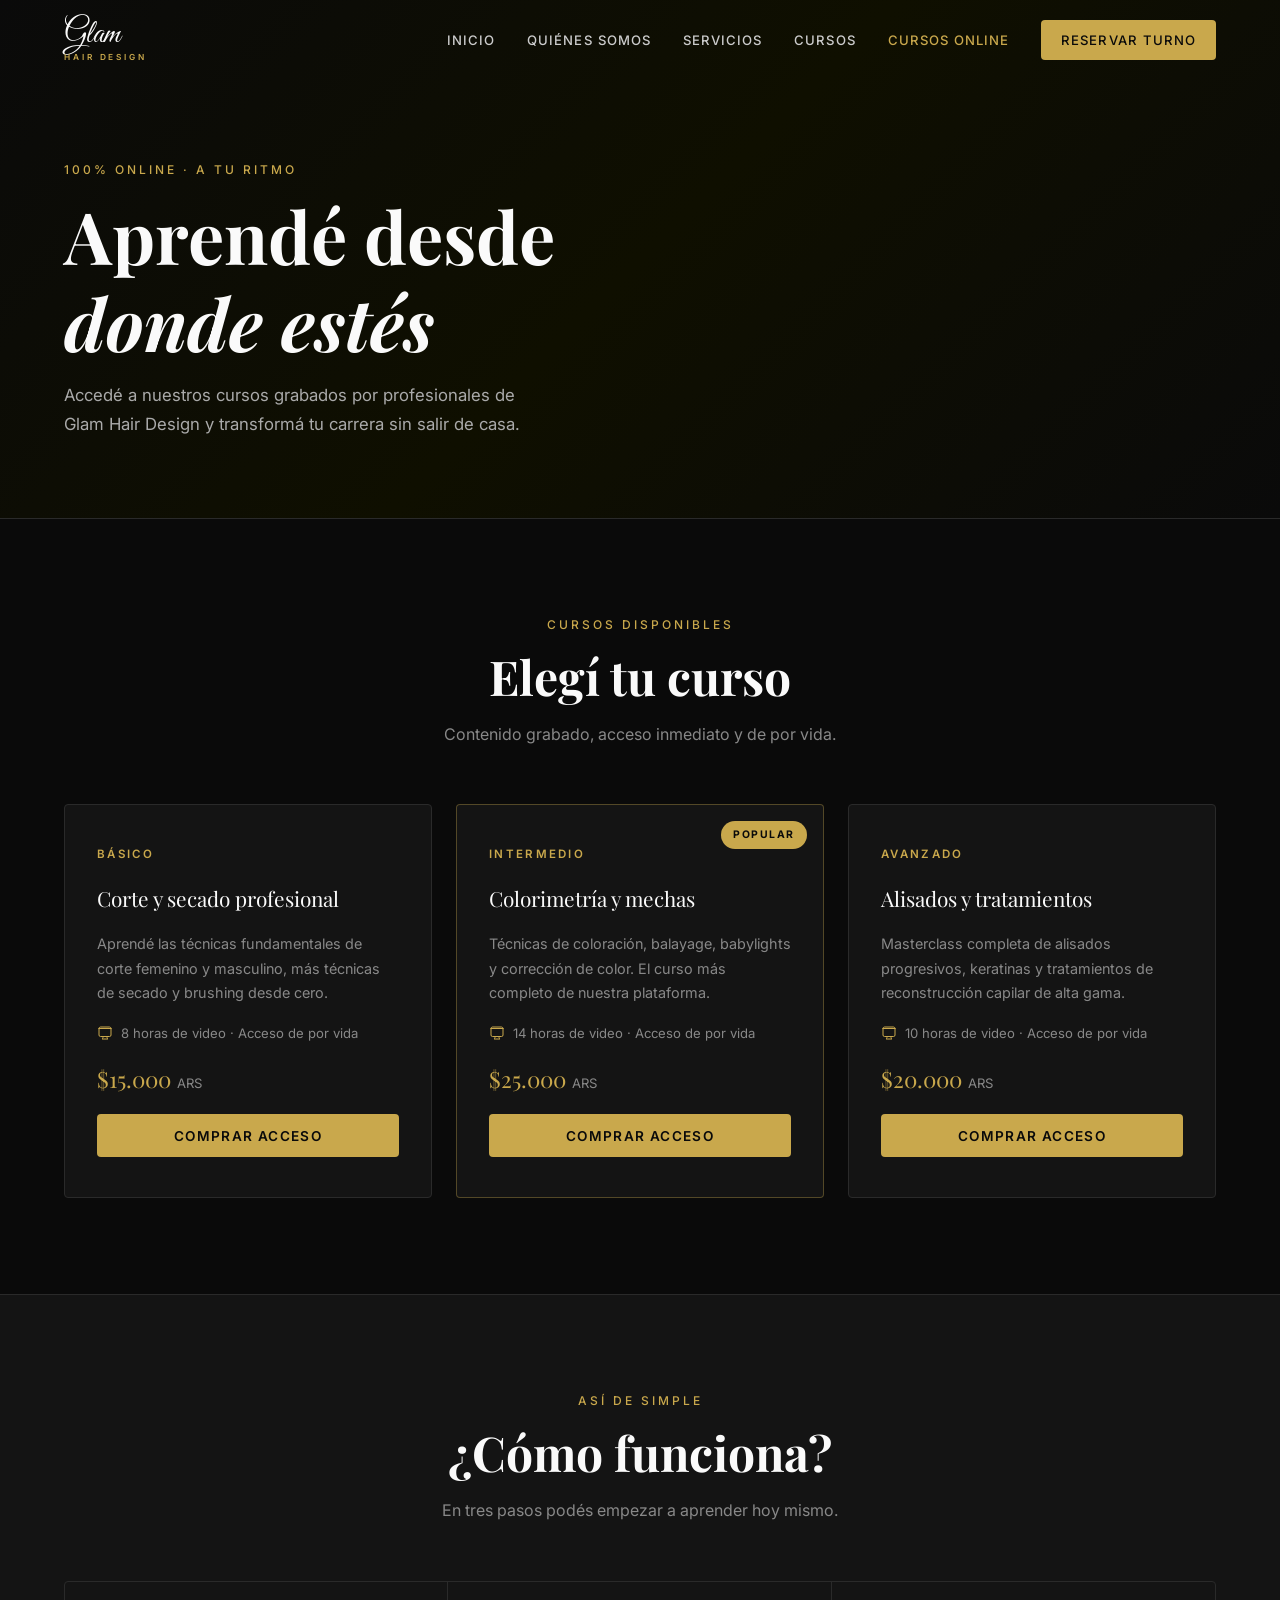
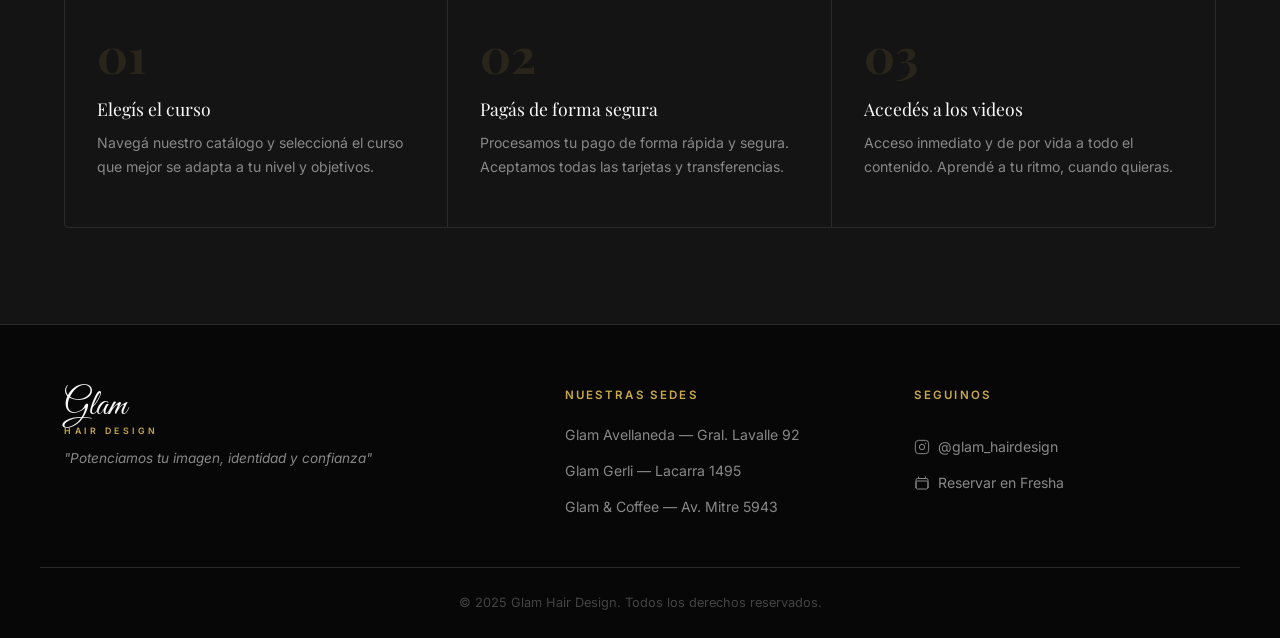
==== cursos-online.html @ a7978185 "Primer commit" ====
<!DOCTYPE html>
<html lang="es">
<head>
  <meta charset="UTF-8" />
  <meta name="viewport" content="width=device-width, initial-scale=1.0" />
  <title>Cursos online — Glam Hair Design</title>
  <meta name="description" content="Cursos de peluquería online de Glam Hair Design. Aprendé desde donde estés, a tu ritmo, con contenido profesional de alta calidad." />
  <link rel="stylesheet" href="css/style.css" />
  <style>
    .online-hero-section {
      padding-top: calc(var(--nav-h) + 5rem);
      padding-bottom: 5rem;
      background: linear-gradient(135deg, #0A0A0A 0%, #0f0f00 50%, #0A0A0A 100%);
      border-bottom: 1px solid var(--border);
    }
    .steps-wrap {
      background: var(--surface);
      border: 1px solid var(--border);
      border-radius: 4px;
      overflow: hidden;
    }
    .step { border-right: 1px solid var(--border); }
    .step:last-child { border-right: none; }
    .step:not(:last-child)::after { display: none; }
    @media (max-width: 1024px) {
      .step { border-right: none; border-bottom: 1px solid var(--border); }
      .step:last-child { border-bottom: none; }
    }
    /* ── Auth Modal ── */
    .auth-overlay {
      display: none;
      position: fixed;
      inset: 0;
      z-index: 9999;
      background: rgba(0,0,0,0.78);
      backdrop-filter: blur(4px);
      -webkit-backdrop-filter: blur(4px);
      align-items: center;
      justify-content: center;
      padding: 1.5rem;
      animation: fadeOverlay .2s ease;
    }
    .auth-overlay.open { display: flex; }
    @keyframes fadeOverlay { from { opacity:0; } to { opacity:1; } }
    .auth-modal {
      background: #111;
      border: 1px solid rgba(201,168,76,0.38);
      border-radius: 8px;
      width: 100%;
      max-width: 420px;
      padding: 2.5rem 2rem 2rem;
      position: relative;
      box-shadow: 0 0 48px rgba(201,168,76,0.12);
      animation: slideModal .25s ease;
    }
    @keyframes slideModal { from { transform:translateY(18px); opacity:0; } to { transform:translateY(0); opacity:1; } }
    .auth-close {
      position: absolute;
      top: 1rem;
      right: 1rem;
      background: transparent;
      border: none;
      color: #888;
      font-size: 1.4rem;
      cursor: pointer;
      line-height: 1;
      transition: color .2s;
      padding: 0.25rem;
    }
    .auth-close:hover { color: var(--gold); }
    .auth-tabs {
      display: flex;
      gap: 0;
      margin-bottom: 2rem;
      border-bottom: 1px solid rgba(201,168,76,0.25);
    }
    .auth-tab {
      flex: 1;
      background: transparent;
      border: none;
      color: #666;
      font-family: inherit;
      font-size: 0.88rem;
      font-weight: 600;
      letter-spacing: 0.08em;
      text-transform: uppercase;
      padding: 0.75rem 0;
      cursor: pointer;
      position: relative;
      transition: color .2s;
    }
    .auth-tab::after {
      content: '';
      position: absolute;
      bottom: -1px;
      left: 0; right: 0;
      height: 2px;
      background: var(--gold);
      transform: scaleX(0);
      transition: transform .2s;
    }
    .auth-tab.active { color: var(--gold); }
    .auth-tab.active::after { transform: scaleX(1); }
    .auth-panel { display: none; }
    .auth-panel.active { display: block; }
    .auth-panel .form-group { margin-bottom: 1.1rem; }
    .auth-panel .form-group label {
      display: block;
      font-size: 0.78rem;
      font-weight: 600;
      letter-spacing: 0.08em;
      text-transform: uppercase;
      color: #aaa;
      margin-bottom: 0.45rem;
    }
    .auth-panel .form-group input {
      width: 100%;
      background: #1a1a1a;
      border: 1px solid rgba(201,168,76,0.22);
      border-radius: 4px;
      color: #fff;
      font-family: inherit;
      font-size: 0.95rem;
      padding: 0.7rem 0.9rem;
      outline: none;
      transition: border-color .2s;
      box-sizing: border-box;
    }
    .auth-panel .form-group input:focus { border-color: var(--gold); }
    .auth-panel .form-group input::placeholder { color: #444; }
    .auth-submit {
      width: 100%;
      margin-top: 0.5rem;
    }
    .auth-note {
      font-size: 0.75rem;
      color: #555;
      text-align: center;
      margin-top: 1rem;
    }
    .auth-course-label {
      font-size: 0.78rem;
      color: var(--gold);
      letter-spacing: 0.06em;
      text-transform: uppercase;
      margin-bottom: 1.5rem;
      opacity: 0.85;
    }
  </style>
</head>
<body>

<!-- NAVBAR -->
<nav class="navbar" id="navbar">
  <div class="container nav-container">
    <a href="index.html" class="logo" aria-label="Glam Hair Design">
      <span class="logo-script">Glam</span>
      <span class="logo-sub">Hair Design</span>
    </a>
    <button class="hamburger" id="hamburger" aria-label="Abrir menú" aria-expanded="false">
      <span></span><span></span><span></span>
    </button>
    <ul class="nav-links" id="nav-links" role="list">
      <li><a href="index.html">Inicio</a></li>
      <li><a href="quienes-somos.html">Quiénes somos</a></li>
      <li><a href="servicios.html">Servicios</a></li>
      <li><a href="cursos.html">Cursos</a></li>
      <li><a href="cursos-online.html">Cursos online</a></li>
      <li><a href="turnos.html" class="btn btn-gold btn-sm">Reservar turno</a></li>
    </ul>
  </div>
</nav>

<!-- HERO -->
<section class="online-hero-section">
  <div class="container">
    <span class="section-tag">100% online · A tu ritmo</span>
    <h1 style="max-width:620px;margin-bottom:1rem;">Aprendé desde<br><em>donde estés</em></h1>
    <p style="color:#aaa;max-width:480px;font-size:1.05rem;">Accedé a nuestros cursos grabados por profesionales de Glam Hair Design y transformá tu carrera sin salir de casa.</p>
  </div>
</section>

<!-- CURSOS ONLINE CARDS -->
<section class="section">
  <div class="container">
    <div class="section-header centered">
      <span class="section-tag">Cursos disponibles</span>
      <h2 class="section-title">Elegí tu curso</h2>
      <p class="section-subtitle">Contenido grabado, acceso inmediato y de por vida.</p>
    </div>
    <div class="grid-3">

      <div class="course-card reveal">
        <span class="course-level">Básico</span>
        <p class="course-title">Corte y secado profesional</p>
        <p class="course-desc">Aprendé las técnicas fundamentales de corte femenino y masculino, más técnicas de secado y brushing desde cero.</p>
        <div class="course-meta">
          <svg viewBox="0 0 24 24" fill="none" stroke="currentColor" stroke-width="1.5" aria-hidden="true"><path stroke-linecap="round" stroke-linejoin="round" d="M9 17.25v1.007a3 3 0 0 1-.879 2.122L7.5 21h9l-.621-.621A3 3 0 0 1 15 18.257V17.25m6-12V15a2.25 2.25 0 0 1-2.25 2.25H5.25A2.25 2.25 0 0 1 3 15V5.25m18 0A2.25 2.25 0 0 0 18.75 3H5.25A2.25 2.25 0 0 0 3 5.25m18 0H3"/></svg>
          8 horas de video · Acceso de por vida
        </div>
        <p class="course-price">$15.000 <span>ARS</span></p>
        <button class="btn btn-gold" id="comprar-basico" type="button">Comprar acceso</button>
      </div>

      <div class="course-card reveal" style="border-color: rgba(201,168,76,0.35); position:relative; overflow:hidden;">
        <span style="position:absolute;top:1rem;right:1rem;background:var(--gold);color:#0A0A0A;font-size:0.65rem;font-weight:700;letter-spacing:0.15em;text-transform:uppercase;padding:0.3rem 0.75rem;border-radius:999px;">Popular</span>
        <span class="course-level">Intermedio</span>
        <p class="course-title">Colorimetría y mechas</p>
        <p class="course-desc">Técnicas de coloración, balayage, babylights y corrección de color. El curso más completo de nuestra plataforma.</p>
        <div class="course-meta">
          <svg viewBox="0 0 24 24" fill="none" stroke="currentColor" stroke-width="1.5" aria-hidden="true"><path stroke-linecap="round" stroke-linejoin="round" d="M9 17.25v1.007a3 3 0 0 1-.879 2.122L7.5 21h9l-.621-.621A3 3 0 0 1 15 18.257V17.25m6-12V15a2.25 2.25 0 0 1-2.25 2.25H5.25A2.25 2.25 0 0 1 3 15V5.25m18 0A2.25 2.25 0 0 0 18.75 3H5.25A2.25 2.25 0 0 0 3 5.25m18 0H3"/></svg>
          14 horas de video · Acceso de por vida
        </div>
        <p class="course-price">$25.000 <span>ARS</span></p>
        <button class="btn btn-gold" id="comprar-intermedio" type="button">Comprar acceso</button>
      </div>

      <div class="course-card reveal">
        <span class="course-level">Avanzado</span>
        <p class="course-title">Alisados y tratamientos</p>
        <p class="course-desc">Masterclass completa de alisados progresivos, keratinas y tratamientos de reconstrucción capilar de alta gama.</p>
        <div class="course-meta">
          <svg viewBox="0 0 24 24" fill="none" stroke="currentColor" stroke-width="1.5" aria-hidden="true"><path stroke-linecap="round" stroke-linejoin="round" d="M9 17.25v1.007a3 3 0 0 1-.879 2.122L7.5 21h9l-.621-.621A3 3 0 0 1 15 18.257V17.25m6-12V15a2.25 2.25 0 0 1-2.25 2.25H5.25A2.25 2.25 0 0 1 3 15V5.25m18 0A2.25 2.25 0 0 0 18.75 3H5.25A2.25 2.25 0 0 0 3 5.25m18 0H3"/></svg>
          10 horas de video · Acceso de por vida
        </div>
        <p class="course-price">$20.000 <span>ARS</span></p>
        <button class="btn btn-gold" id="comprar-avanzado" type="button">Comprar acceso</button>
      </div>

    </div>
  </div>
</section>

<!-- CÓMO FUNCIONA -->
<section class="section" style="background: var(--surface); border-top: 1px solid var(--border);">
  <div class="container">
    <div class="section-header centered">
      <span class="section-tag">Así de simple</span>
      <h2 class="section-title">¿Cómo funciona?</h2>
      <p class="section-subtitle">En tres pasos podés empezar a aprender hoy mismo.</p>
    </div>
    <div class="steps-wrap reveal">
      <div class="steps-grid">
        <div class="step">
          <div class="step-num">01</div>
          <p class="step-title">Elegís el curso</p>
          <p class="step-text">Navegá nuestro catálogo y seleccioná el curso que mejor se adapta a tu nivel y objetivos.</p>
        </div>
        <div class="step">
          <div class="step-num">02</div>
          <p class="step-title">Pagás de forma segura</p>
          <p class="step-text">Procesamos tu pago de forma rápida y segura. Aceptamos todas las tarjetas y transferencias.</p>
        </div>
        <div class="step">
          <div class="step-num">03</div>
          <p class="step-title">Accedés a los videos</p>
          <p class="step-text">Acceso inmediato y de por vida a todo el contenido. Aprendé a tu ritmo, cuando quieras.</p>
        </div>
      </div>
    </div>
  </div>
</section>

<!-- AUTH MODAL -->
<div class="auth-overlay" id="auth-overlay" role="dialog" aria-modal="true" aria-labelledby="auth-modal-title">
  <div class="auth-modal" id="auth-modal">
    <button class="auth-close" id="auth-close" aria-label="Cerrar">&times;</button>
    <p class="auth-course-label" id="auth-course-label"></p>
    <div class="auth-tabs" role="tablist">
      <button class="auth-tab active" id="tab-login" role="tab" aria-selected="true" aria-controls="panel-login">Iniciar sesión</button>
      <button class="auth-tab" id="tab-register" role="tab" aria-selected="false" aria-controls="panel-register">Registrarse</button>
    </div>

    <!-- Panel: Login -->
    <div class="auth-panel active" id="panel-login" role="tabpanel" aria-labelledby="tab-login">
      <form id="form-login" onsubmit="return false;" novalidate>
        <div class="form-group">
          <label for="login-email">Email</label>
          <input type="email" id="login-email" name="email" placeholder="tu@email.com" autocomplete="email" />
        </div>
        <div class="form-group">
          <label for="login-password">Contraseña</label>
          <input type="password" id="login-password" name="password" placeholder="Tu contraseña" autocomplete="current-password" />
        </div>
        <button type="submit" class="btn btn-gold auth-submit" id="btn-login">Entrar</button>
      </form>
      <p class="auth-note">¿No tenés cuenta? <button type="button" id="switch-to-register" style="background:none;border:none;color:var(--gold);cursor:pointer;font-size:inherit;padding:0;">Registrate aquí</button></p>
    </div>

    <!-- Panel: Register -->
    <div class="auth-panel" id="panel-register" role="tabpanel" aria-labelledby="tab-register">
      <form id="form-register" onsubmit="return false;" novalidate>
        <div class="form-group">
          <label for="modal-reg-name">Nombre completo</label>
          <input type="text" id="modal-reg-name" name="name" placeholder="Tu nombre" autocomplete="name" />
        </div>
        <div class="form-group">
          <label for="modal-reg-email">Email</label>
          <input type="email" id="modal-reg-email" name="email" placeholder="tu@email.com" autocomplete="email" />
        </div>
        <div class="form-group">
          <label for="modal-reg-password">Contraseña</label>
          <input type="password" id="modal-reg-password" name="password" placeholder="Mínimo 8 caracteres" autocomplete="new-password" />
        </div>
        <button type="submit" class="btn btn-gold auth-submit" id="btn-register">Crear cuenta</button>
      </form>
      <p class="auth-note">Al registrarte aceptás nuestros <span style="color:#777;">términos y condiciones</span>.</p>
      <p class="auth-note" style="margin-top:0.4rem;">¿Ya tenés cuenta? <button type="button" id="switch-to-login" style="background:none;border:none;color:var(--gold);cursor:pointer;font-size:inherit;padding:0;">Iniciá sesión</button></p>
    </div>
  </div>
</div>

<!-- FOOTER -->
<footer class="footer">
  <div class="container footer-grid">
    <div class="footer-logo">
      <a href="index.html" class="logo" aria-label="Glam Hair Design">
        <span class="logo-script">Glam</span>
        <span class="logo-sub">Hair Design</span>
      </a>
      <p class="footer-tagline">"Potenciamos tu imagen, identidad y confianza"</p>
    </div>
    <div class="footer-sedes">
      <h4>Nuestras sedes</h4>
      <ul>
        <li>Glam Avellaneda — Gral. Lavalle 92</li>
        <li>Glam Gerli — Lacarra 1495</li>
        <li>Glam &amp; Coffee — Av. Mitre 5943</li>
      </ul>
    </div>
    <div class="footer-social">
      <h4>Seguinos</h4>
      <a href="https://www.instagram.com/glam_hairdesign" target="_blank" rel="noopener">
        <svg viewBox="0 0 24 24" fill="none" stroke="currentColor" stroke-width="1.5" aria-hidden="true"><rect x="2" y="2" width="20" height="20" rx="5" ry="5"/><circle cx="12" cy="12" r="4"/><circle cx="17.5" cy="6.5" r="0.5" fill="currentColor"/></svg>
        @glam_hairdesign
      </a>
      <a href="https://www.fresha.com/es/providers/glam-hair-design-t6yixtg3" target="_blank" rel="noopener">
        <svg viewBox="0 0 24 24" fill="none" stroke="currentColor" stroke-width="1.5" aria-hidden="true"><path stroke-linecap="round" stroke-linejoin="round" d="M6.75 3v2.25M17.25 3v2.25M3 18.75V7.5a2.25 2.25 0 0 1 2.25-2.25h13.5A2.25 2.25 0 0 1 21 7.5v11.25m-18 0A2.25 2.25 0 0 0 5.25 21h13.5A2.25 2.25 0 0 0 21 18.75m-18 0v-7.5A2.25 2.25 0 0 1 5.25 9h13.5A2.25 2.25 0 0 1 21 11.25v7.5"/></svg>
        Reservar en Fresha
      </a>
    </div>
  </div>
  <div class="footer-bottom">
    <div class="container">
      <p>© 2025 Glam Hair Design. Todos los derechos reservados.</p>
    </div>
  </div>
</footer>

<script src="js/main.js"></script>
<script>
(function () {
  const overlay   = document.getElementById('auth-overlay');
  const closeBtn  = document.getElementById('auth-close');
  const tabLogin  = document.getElementById('tab-login');
  const tabReg    = document.getElementById('tab-register');
  const panelLog  = document.getElementById('panel-login');
  const panelReg  = document.getElementById('panel-register');
  const courseLabel = document.getElementById('auth-course-label');
  const switchToReg = document.getElementById('switch-to-register');
  const switchToLog = document.getElementById('switch-to-login');

  // Course name map
  const courseNames = {
    'comprar-basico':     'Corte y secado profesional',
    'comprar-intermedio': 'Colorimetría y mechas',
    'comprar-avanzado':   'Alisados y tratamientos'
  };

  function openModal(courseId) {
    courseLabel.textContent = courseNames[courseId] ? '✦ ' + courseNames[courseId] : '';
    overlay.classList.add('open');
    document.body.style.overflow = 'hidden';
    // default to login tab
    switchTab('login');
    setTimeout(() => {
      document.getElementById('login-email').focus();
    }, 250);
  }

  function closeModal() {
    overlay.classList.remove('open');
    document.body.style.overflow = '';
  }

  function switchTab(tab) {
    if (tab === 'login') {
      tabLogin.classList.add('active');    tabLogin.setAttribute('aria-selected','true');
      tabReg.classList.remove('active');   tabReg.setAttribute('aria-selected','false');
      panelLog.classList.add('active');    panelReg.classList.remove('active');
    } else {
      tabReg.classList.add('active');      tabReg.setAttribute('aria-selected','true');
      tabLogin.classList.remove('active'); tabLogin.setAttribute('aria-selected','false');
      panelReg.classList.add('active');    panelLog.classList.remove('active');
    }
  }

  // Bind buy buttons
  ['comprar-basico','comprar-intermedio','comprar-avanzado'].forEach(function(id) {
    var btn = document.getElementById(id);
    if (btn) btn.addEventListener('click', function() { openModal(id); });
  });

  // Tab switches
  tabLogin.addEventListener('click', function() { switchTab('login'); });
  tabReg.addEventListener('click',   function() { switchTab('register'); });
  switchToReg.addEventListener('click', function() { switchTab('register'); });
  switchToLog.addEventListener('click', function() { switchTab('login'); });

  // Close
  closeBtn.addEventListener('click', closeModal);
  overlay.addEventListener('click', function(e) {
    if (e.target === overlay) closeModal();
  });
  document.addEventListener('keydown', function(e) {
    if (e.key === 'Escape' && overlay.classList.contains('open')) closeModal();
  });
})();
</script>
</body>
</html>
---- css/style.css ----
/* ===== IMPORTS ===== */
@import url('https://fonts.googleapis.com/css2?family=Playfair+Display:ital,wght@0,400;0,600;0,700;1,400&family=Inter:wght@300;400;500;600&family=Great+Vibes&display=swap');

/* ===== TOKENS ===== */
:root {
  --bg: #0A0A0A;
  --gold: #C9A84C;
  --gold-light: #E8C97A;
  --gold-dark: #A07830;
  --white: #FAFAFA;
  --surface: #141414;
  --surface-2: #1C1C1C;
  --border: #2A2A2A;
  --muted: #888;
  --nav-h: 80px;
  --radius: 4px;
  --transition: 0.3s ease;
}

/* ===== RESET ===== */
*, *::before, *::after { box-sizing: border-box; margin: 0; padding: 0; }
html { scroll-behavior: smooth; font-size: 16px; }
body { background: var(--bg); color: var(--white); font-family: 'Inter', sans-serif; line-height: 1.7; overflow-x: hidden; }
img { display: block; max-width: 100%; }
a { text-decoration: none; color: inherit; }
ul { list-style: none; }
button { cursor: pointer; border: none; background: none; font-family: inherit; }

/* ===== LAYOUT ===== */
.container { width: 100%; max-width: 1200px; margin-inline: auto; padding-inline: 1.5rem; }
.section { padding: 6rem 0; }
.section--sm { padding: 3rem 0; }

/* ===== TYPOGRAPHY ===== */
h1, h2, h3, h4 { font-family: 'Playfair Display', serif; line-height: 1.2; }
h1 { font-size: clamp(2.2rem, 6vw, 4.5rem); }
h2 { font-size: clamp(1.8rem, 4vw, 3rem); }
h3 { font-size: clamp(1.2rem, 2.5vw, 1.6rem); }
h4 { font-size: 1.1rem; }
p { color: #ccc; }
.text-gold { color: var(--gold); }
.text-center { text-align: center; }
.section-tag { font-size: 0.75rem; letter-spacing: 0.25em; text-transform: uppercase; color: var(--gold); font-family: 'Inter', sans-serif; font-weight: 500; display: block; margin-bottom: 0.75rem; }
.section-title { margin-bottom: 1rem; }
.section-subtitle { color: var(--muted); max-width: 560px; }
.section-header { margin-bottom: 3.5rem; }
.section-header.centered { text-align: center; }
.section-header.centered .section-subtitle { margin-inline: auto; }

/* ===== LOGO ===== */
.logo { display: flex; flex-direction: column; align-items: flex-start; line-height: 1; gap: 2px; }
.logo-script { font-family: 'Great Vibes', cursive; font-size: 2rem; color: var(--white); line-height: 1; }
.logo-sub { font-family: 'Inter', sans-serif; font-size: 0.52rem; letter-spacing: 0.35em; text-transform: uppercase; color: var(--gold); font-weight: 600; }

/* ===== BUTTONS ===== */
.btn { display: inline-flex; align-items: center; justify-content: center; gap: 0.5rem; padding: 0.85rem 2rem; border-radius: var(--radius); font-family: 'Inter', sans-serif; font-size: 0.85rem; font-weight: 600; letter-spacing: 0.1em; text-transform: uppercase; transition: var(--transition); }
.btn-gold { background: var(--gold); color: #0A0A0A; }
.btn-gold:hover { background: var(--gold-light); transform: translateY(-2px); box-shadow: 0 8px 24px rgba(201,168,76,0.35); }
.btn-outline { border: 1px solid var(--gold); color: var(--gold); }
.btn-outline:hover { background: var(--gold); color: #0A0A0A; transform: translateY(-2px); }
.btn-sm { padding: 0.55rem 1.25rem; font-size: 0.78rem; }
.btn-lg { padding: 1rem 2.5rem; font-size: 0.9rem; }

/* ===== NAVBAR ===== */
.navbar { position: fixed; top: 0; left: 0; right: 0; z-index: 1000; height: var(--nav-h); display: flex; align-items: center; transition: background var(--transition), box-shadow var(--transition); }
.navbar.scrolled { background: rgba(10,10,10,0.97); box-shadow: 0 1px 0 var(--border); backdrop-filter: blur(12px); }
.nav-container { display: flex; align-items: center; justify-content: space-between; width: 100%; }
.nav-links { display: flex; align-items: center; gap: 2rem; }
.nav-links a { font-size: 0.82rem; letter-spacing: 0.08em; text-transform: uppercase; font-weight: 500; color: #ccc; transition: color var(--transition); }
.nav-links a:hover, .nav-links a.active { color: var(--gold); }
.nav-links .btn-gold { color: #0A0A0A; }
.nav-links .btn-gold:hover { color: #0A0A0A; }

/* Hamburger */
.hamburger { display: none; flex-direction: column; gap: 5px; padding: 4px; z-index: 1001; }
.hamburger span { display: block; width: 24px; height: 2px; background: var(--white); border-radius: 2px; transition: var(--transition); }
.hamburger.open span:nth-child(1) { transform: translateY(7px) rotate(45deg); }
.hamburger.open span:nth-child(2) { opacity: 0; }
.hamburger.open span:nth-child(3) { transform: translateY(-7px) rotate(-45deg); }

/* ===== HERO HOME ===== */
.hero { position: relative; min-height: 100vh; display: flex; align-items: center; overflow: hidden; }
.hero-bg { position: absolute; inset: 0; background-image: url('../assets/hero-home.png'); background-size: cover; background-position: center; transform: scale(1.05); transition: transform 8s ease; }
.hero-bg::after { content: ''; position: absolute; inset: 0; background: linear-gradient(135deg, rgba(10,10,10,0.82) 0%, rgba(10,10,10,0.65) 50%, rgba(10,10,10,0.55) 100%); }
.hero:hover .hero-bg { transform: scale(1); }
.hero-content { position: relative; z-index: 1; padding-top: var(--nav-h); }
.hero-eyebrow { font-size: 0.75rem; letter-spacing: 0.35em; text-transform: uppercase; color: var(--gold); margin-bottom: 1.5rem; display: flex; align-items: center; gap: 1rem; }
.hero-eyebrow::before { content: ''; display: block; width: 40px; height: 1px; background: var(--gold); }
.hero-title { color: var(--white); margin-bottom: 1.5rem; max-width: 700px; }
.hero-title em { font-style: italic; color: var(--gold); }
.hero-desc { color: #aaa; font-size: 1.05rem; max-width: 480px; margin-bottom: 2.5rem; }
.hero-ctas { display: flex; gap: 1rem; flex-wrap: wrap; }
.hero-scroll { position: absolute; bottom: 2.5rem; left: 50%; transform: translateX(-50%); display: flex; flex-direction: column; align-items: center; gap: 0.5rem; color: var(--muted); font-size: 0.7rem; letter-spacing: 0.15em; text-transform: uppercase; animation: bounce 2s infinite; }
.hero-scroll::after { content: ''; display: block; width: 1px; height: 40px; background: linear-gradient(to bottom, var(--gold), transparent); }

/* ===== PAGE HERO (inner pages) ===== */
.page-hero { padding-top: calc(var(--nav-h) + 5rem); padding-bottom: 5rem; position: relative; border-bottom: 1px solid var(--border); }
.page-hero-bg { position: absolute; inset: 0; background-size: cover; background-position: center; }
.page-hero-bg::after { content: ''; position: absolute; inset: 0; background: rgba(10,10,10,0.8); }
.page-hero-content { position: relative; z-index: 1; }
.page-hero .section-tag { font-size: 0.72rem; }
.page-hero h1 { margin-bottom: 1rem; }
.page-hero p { max-width: 540px; color: #aaa; }
.divider { display: block; width: 60px; height: 2px; background: var(--gold); margin-top: 1.5rem; }

/* ===== CARDS ===== */
.card { background: var(--surface); border: 1px solid var(--border); border-radius: var(--radius); padding: 2rem; transition: border-color var(--transition), transform var(--transition), box-shadow var(--transition); }
.card:hover { border-color: rgba(201,168,76,0.4); transform: translateY(-4px); box-shadow: 0 16px 40px rgba(0,0,0,0.4); }
.card-icon { width: 48px; height: 48px; margin-bottom: 1.25rem; color: var(--gold); }
.card-title { font-family: 'Playfair Display', serif; font-size: 1.15rem; margin-bottom: 0.5rem; color: var(--white); }
.card-text { color: var(--muted); font-size: 0.9rem; line-height: 1.6; }

/* ===== GRID ===== */
.grid-3 { display: grid; grid-template-columns: repeat(3, 1fr); gap: 1.5rem; }
.grid-2 { display: grid; grid-template-columns: repeat(2, 1fr); gap: 1.5rem; }

/* ===== SEDE CARD ===== */
.sede-card { background: var(--surface); border: 1px solid var(--border); border-radius: var(--radius); padding: 2rem 1.75rem; display: flex; flex-direction: column; gap: 0.75rem; transition: border-color var(--transition), transform var(--transition); }
.sede-card:hover { border-color: var(--gold); transform: translateY(-3px); }
.sede-pin { width: 32px; height: 32px; color: var(--gold); }
.sede-name { font-family: 'Playfair Display', serif; font-size: 1.1rem; color: var(--white); }
.sede-address { color: var(--muted); font-size: 0.88rem; }

/* ===== SERVICE CARD ===== */
.service-card { background: var(--surface); border: 1px solid var(--border); border-radius: var(--radius); padding: 2rem 1.5rem; text-align: center; transition: border-color var(--transition), transform var(--transition), box-shadow var(--transition); }
.service-card:hover { border-color: rgba(201,168,76,0.5); transform: translateY(-5px); box-shadow: 0 20px 48px rgba(0,0,0,0.5); }
.service-icon { width: 52px; height: 52px; margin: 0 auto 1.25rem; color: var(--gold); }
.service-name { font-family: 'Playfair Display', serif; font-size: 1.15rem; color: var(--white); margin-bottom: 0.5rem; }
.service-desc { color: var(--muted); font-size: 0.88rem; }

/* ===== VALOR CARD ===== */
.valor-card { border-top: 2px solid var(--gold); padding: 2rem 1.5rem; background: var(--surface); border-radius: 0 0 var(--radius) var(--radius); }
.valor-number { font-family: 'Playfair Display', serif; font-size: 2.5rem; color: rgba(201,168,76,0.15); font-weight: 700; margin-bottom: 0.5rem; }
.valor-title { font-family: 'Playfair Display', serif; font-size: 1.2rem; color: var(--white); margin-bottom: 0.5rem; }
.valor-text { color: var(--muted); font-size: 0.88rem; }

/* ===== COURSE CARD ===== */
.course-card { background: var(--surface); border: 1px solid var(--border); border-radius: var(--radius); padding: 2.5rem 2rem; display: flex; flex-direction: column; gap: 1rem; transition: border-color var(--transition), transform var(--transition); }
.course-card:hover { border-color: rgba(201,168,76,0.4); transform: translateY(-4px); }
.course-level { font-size: 0.72rem; letter-spacing: 0.2em; text-transform: uppercase; color: var(--gold); font-weight: 600; }
.course-title { font-family: 'Playfair Display', serif; font-size: 1.3rem; color: var(--white); }
.course-desc { color: var(--muted); font-size: 0.9rem; flex: 1; }
.course-meta { display: flex; align-items: center; gap: 0.5rem; color: var(--muted); font-size: 0.82rem; }
.course-meta svg { width: 16px; height: 16px; color: var(--gold); flex-shrink: 0; }
.course-price { font-family: 'Playfair Display', serif; font-size: 1.4rem; color: var(--gold); }
.course-price span { font-size: 0.82rem; color: var(--muted); font-family: 'Inter', sans-serif; }

/* ===== FAQ ===== */
.faq { border-top: 1px solid var(--border); }
.faq-item { border-bottom: 1px solid var(--border); }
.faq-question { display: flex; align-items: center; justify-content: space-between; padding: 1.5rem 0; cursor: pointer; gap: 1rem; }
.faq-question h4 { font-family: 'Inter', sans-serif; font-size: 0.95rem; font-weight: 500; color: var(--white); transition: color var(--transition); }
.faq-question:hover h4 { color: var(--gold); }
.faq-icon { width: 20px; height: 20px; color: var(--gold); flex-shrink: 0; transition: transform var(--transition); }
.faq-item.open .faq-icon { transform: rotate(45deg); }
.faq-answer { max-height: 0; overflow: hidden; transition: max-height 0.4s ease, padding 0.3s ease; }
.faq-item.open .faq-answer { max-height: 300px; }
.faq-answer p { padding-bottom: 1.5rem; color: var(--muted); font-size: 0.92rem; }

/* ===== STEPS ===== */
.steps-grid { display: grid; grid-template-columns: repeat(3, 1fr); gap: 0; }
.step { padding: 3rem 2rem; position: relative; }
.step:not(:last-child)::after { content: '→'; position: absolute; right: -12px; top: 50%; transform: translateY(-50%); color: var(--gold); font-size: 1.5rem; z-index: 1; }
.step-num { font-family: 'Playfair Display', serif; font-size: 3rem; color: rgba(201,168,76,0.12); font-weight: 700; line-height: 1; margin-bottom: 1rem; }
.step-title { font-family: 'Playfair Display', serif; font-size: 1.1rem; color: var(--white); margin-bottom: 0.5rem; }
.step-text { color: var(--muted); font-size: 0.88rem; }

/* ===== FRESHA SECTION ===== */
.fresha-box { background: var(--surface); border: 1px solid var(--border); border-radius: var(--radius); padding: 4rem 3rem; text-align: center; }
.fresha-box h2 { margin-bottom: 1rem; }
.fresha-box p { color: var(--muted); margin-bottom: 2rem; }

/* ===== TEAM SECTION ===== */
.team-grid { display: grid; grid-template-columns: 1fr 1fr; gap: 5rem; align-items: center; }
.team-img { border-radius: var(--radius); overflow: hidden; position: relative; }
.team-img img { width: 100%; height: 520px; object-fit: cover; object-position: top; }
.team-img::before { content: ''; position: absolute; inset: -1px; border-radius: var(--radius); background: linear-gradient(135deg, var(--gold) 0%, transparent 60%); z-index: -1; padding: 1px; }
.team-img-frame { position: relative; }
.team-img-frame::after { content: ''; position: absolute; bottom: -20px; right: -20px; width: 120px; height: 120px; border-right: 2px solid var(--gold); border-bottom: 2px solid var(--gold); pointer-events: none; }
.team-text .section-tag { margin-bottom: 0.75rem; }
.team-text h2 { margin-bottom: 1.5rem; }
.team-text p { margin-bottom: 1rem; color: #aaa; }
.coffee-highlight { margin-top: 2rem; padding: 1.5rem; background: var(--surface); border-left: 3px solid var(--gold); border-radius: 0 var(--radius) var(--radius) 0; }
.coffee-highlight p { margin: 0; color: var(--muted); font-size: 0.9rem; }
.coffee-highlight strong { color: var(--gold); }

/* ===== FORM ===== */
.form-group { display: flex; flex-direction: column; gap: 0.4rem; }
.form-group label { font-size: 0.8rem; letter-spacing: 0.1em; text-transform: uppercase; color: var(--muted); font-weight: 500; }
.form-group input { background: var(--surface-2); border: 1px solid var(--border); border-radius: var(--radius); padding: 0.85rem 1rem; color: var(--white); font-family: 'Inter', sans-serif; font-size: 0.95rem; transition: border-color var(--transition); }
.form-group input:focus { outline: none; border-color: var(--gold); }
.form-group input::placeholder { color: #444; }
.form-card { background: var(--surface); border: 1px solid var(--border); border-radius: var(--radius); padding: 3rem; max-width: 440px; width: 100%; }
.form-card h3 { margin-bottom: 0.5rem; }
.form-card p { color: var(--muted); font-size: 0.9rem; margin-bottom: 2rem; }
.form-fields { display: flex; flex-direction: column; gap: 1.25rem; margin-bottom: 1.75rem; }

/* ===== PREVIEW STRIP ===== */
.preview-strip { background: var(--surface); border-top: 1px solid var(--border); border-bottom: 1px solid var(--border); }
.preview-link { display: flex; align-items: center; justify-content: space-between; padding: 2.5rem 0; color: var(--white); transition: color var(--transition); }
.preview-link:hover { color: var(--gold); }
.preview-link h3 { font-size: 1.4rem; }
.preview-link svg { width: 28px; height: 28px; }

/* ===== FOOTER ===== */
.footer { background: #070707; border-top: 1px solid var(--border); padding-top: 4rem; }
.footer-grid { display: grid; grid-template-columns: 1.5fr 1fr 1fr; gap: 3rem; padding-bottom: 3rem; border-bottom: 1px solid var(--border); }
.footer-logo .logo-script { font-size: 2.2rem; }
.footer-logo .logo-sub { font-size: 0.55rem; letter-spacing: 0.4em; }
.footer-tagline { color: var(--muted); font-size: 0.85rem; font-style: italic; margin-top: 0.75rem; }
.footer h4 { font-family: 'Inter', sans-serif; font-size: 0.72rem; letter-spacing: 0.2em; text-transform: uppercase; color: var(--gold); margin-bottom: 1.25rem; font-weight: 600; }
.footer-sedes ul { display: flex; flex-direction: column; gap: 0.75rem; }
.footer-sedes li { color: var(--muted); font-size: 0.88rem; }
.footer-social { display: flex; flex-direction: column; gap: 0.75rem; }
.footer-social a { color: var(--muted); font-size: 0.88rem; transition: color var(--transition); display: flex; align-items: center; gap: 0.5rem; }
.footer-social a:hover { color: var(--gold); }
.footer-social svg { width: 16px; height: 16px; flex-shrink: 0; }
.footer-bottom { padding: 1.5rem 0; text-align: center; }
.footer-bottom p { color: #444; font-size: 0.8rem; }

/* ===== ANIMATIONS ===== */
@keyframes bounce { 0%, 100% { transform: translateX(-50%) translateY(0); } 50% { transform: translateX(-50%) translateY(8px); } }
@keyframes fadeInUp { from { opacity: 0; transform: translateY(30px); } to { opacity: 1; transform: translateY(0); } }
@keyframes fadeIn { from { opacity: 0; } to { opacity: 1; } }

.reveal { opacity: 0; transform: translateY(28px); transition: opacity 0.65s ease, transform 0.65s ease; }
.reveal.visible { opacity: 1; transform: none; }

.hero-eyebrow { animation: fadeInUp 0.8s ease both; }
.hero-title { animation: fadeInUp 0.8s 0.15s ease both; }
.hero-desc { animation: fadeInUp 0.8s 0.3s ease both; }
.hero-ctas { animation: fadeInUp 0.8s 0.45s ease both; }

/* ===== GOLD LINE DECORATION ===== */
.gold-line { display: flex; align-items: center; gap: 1rem; margin-bottom: 1.5rem; }
.gold-line::before, .gold-line::after { content: ''; flex: 1; height: 1px; background: var(--border); }
.gold-line::before { max-width: 60px; background: var(--gold); }
.gold-line span { color: var(--gold); font-size: 0.72rem; letter-spacing: 0.25em; text-transform: uppercase; white-space: nowrap; }

/* ===== TURNOS SEDES ===== */
.turnos-sedes { display: grid; grid-template-columns: repeat(3, 1fr); gap: 1.5rem; margin-top: 3rem; }

/* ===== CTA BAND ===== */
.cta-band { background: linear-gradient(135deg, #111 0%, #1a1500 100%); border-top: 1px solid var(--border); border-bottom: 1px solid var(--border); padding: 5rem 0; text-align: center; }
.cta-band h2 { margin-bottom: 1rem; }
.cta-band p { color: var(--muted); margin-bottom: 2rem; }

/* ===== COFFEE SECTION ===== */
.coffee-badge { display: inline-flex; align-items: center; gap: 0.5rem; background: rgba(201,168,76,0.1); border: 1px solid rgba(201,168,76,0.3); border-radius: 999px; padding: 0.35rem 1rem; font-size: 0.75rem; color: var(--gold); letter-spacing: 0.1em; text-transform: uppercase; margin-bottom: 1.5rem; }

/* ===== ONLINE CURSOS HERO ===== */
.online-hero { background: linear-gradient(to bottom, var(--bg), #0d0d00); }

/* ===== RESPONSIVE ===== */
@media (max-width: 1024px) {
  .team-grid { grid-template-columns: 1fr; gap: 3rem; }
  .team-img img { height: 360px; }
  .steps-grid { grid-template-columns: 1fr; }
  .step:not(:last-child)::after { content: '↓'; right: auto; left: 50%; transform: translateX(-50%); top: auto; bottom: -12px; }
}

@media (max-width: 768px) {
  :root { --nav-h: 68px; }
  .hamburger { display: flex; }
  .nav-links { position: fixed; top: 0; right: -100%; height: 100vh; width: min(280px, 80vw); background: rgba(10,10,10,0.98); backdrop-filter: blur(16px); flex-direction: column; align-items: flex-start; justify-content: center; padding: 2rem; gap: 1.5rem; border-left: 1px solid var(--border); transition: right 0.35s cubic-bezier(0.4,0,0.2,1); z-index: 999; }
  .nav-links.open { right: 0; }
  .nav-links a { font-size: 0.95rem; }
  .nav-links .btn-gold { width: 100%; justify-content: center; }
  .grid-3 { grid-template-columns: 1fr; }
  .grid-2 { grid-template-columns: 1fr; }
  .footer-grid { grid-template-columns: 1fr; gap: 2rem; }
  .turnos-sedes { grid-template-columns: 1fr; }
  .fresha-box { padding: 2.5rem 1.5rem; }
  .hero-ctas { flex-direction: column; }
  .hero-ctas .btn { width: 100%; max-width: 280px; }
  .form-card { padding: 2rem 1.5rem; }
}

@media (max-width: 480px) {
  .section { padding: 4rem 0; }
  .hero-title { font-size: 2rem; }
}

/* ===== MAPS ===== */
.maps-grid { display: grid; grid-template-columns: repeat(3, 1fr); gap: 1.5rem; margin-top: 2rem; }
.map-card { border-radius: var(--radius); overflow: hidden; border: 1px solid var(--border); transition: border-color var(--transition); }
.map-card:hover { border-color: rgba(201,168,76,0.4); }
.map-embed { display: block; width: 100%; height: 220px; border: 0; filter: grayscale(1) brightness(0.75) contrast(1.1); transition: filter 0.5s ease; }
.map-card:hover .map-embed { filter: grayscale(0.2) brightness(1) contrast(1); }
.map-label { background: var(--surface); padding: 0.75rem 1rem; display: flex; align-items: center; gap: 0.5rem; border-top: 1px solid var(--border); }
.map-label svg { width: 14px; height: 14px; color: var(--gold); flex-shrink: 0; }
.map-label span { font-size: 0.82rem; color: var(--muted); }

/* ===== TEAM EMPLOYEES ===== */
.team-section-block { margin-bottom: 3.5rem; }
.team-section-block:last-child { margin-bottom: 0; }
.sede-block-title { display: flex; align-items: center; gap: 0.75rem; margin-bottom: 2rem; padding-bottom: 1rem; border-bottom: 1px solid var(--border); }
.sede-block-title svg { width: 18px; height: 18px; color: var(--gold); flex-shrink: 0; }
.sede-block-title h3 { font-family: 'Playfair Display', serif; font-size: 1.1rem; color: var(--white); }
.employees-grid { display: grid; grid-template-columns: repeat(4, 1fr); gap: 2rem; }
.employees-grid.three-col { grid-template-columns: repeat(3, 1fr); max-width: 520px; }
.employee-card { text-align: center; }
.employee-avatar { width: 96px; height: 96px; border-radius: 50%; margin: 0 auto 0.9rem; border: 2px solid rgba(201,168,76,0.25); background: var(--surface-2); display: flex; align-items: center; justify-content: center; font-family: 'Playfair Display', serif; font-size: 1.4rem; color: var(--gold); transition: border-color var(--transition), transform var(--transition); }
.employee-card:hover .employee-avatar { border-color: var(--gold); transform: translateY(-3px); }
.employee-name { font-size: 0.88rem; font-weight: 500; color: var(--white); margin-bottom: 0.2rem; }
.employee-role { font-size: 0.72rem; color: var(--gold); letter-spacing: 0.1em; text-transform: uppercase; }

@media (max-width: 1024px) {
  .employees-grid { grid-template-columns: repeat(2, 1fr); }
  .employees-grid.three-col { grid-template-columns: repeat(3, 1fr); max-width: 100%; }
}
@media (max-width: 768px) {
  .maps-grid { grid-template-columns: 1fr; }
  .employees-grid, .employees-grid.three-col { grid-template-columns: repeat(2, 1fr); }
}
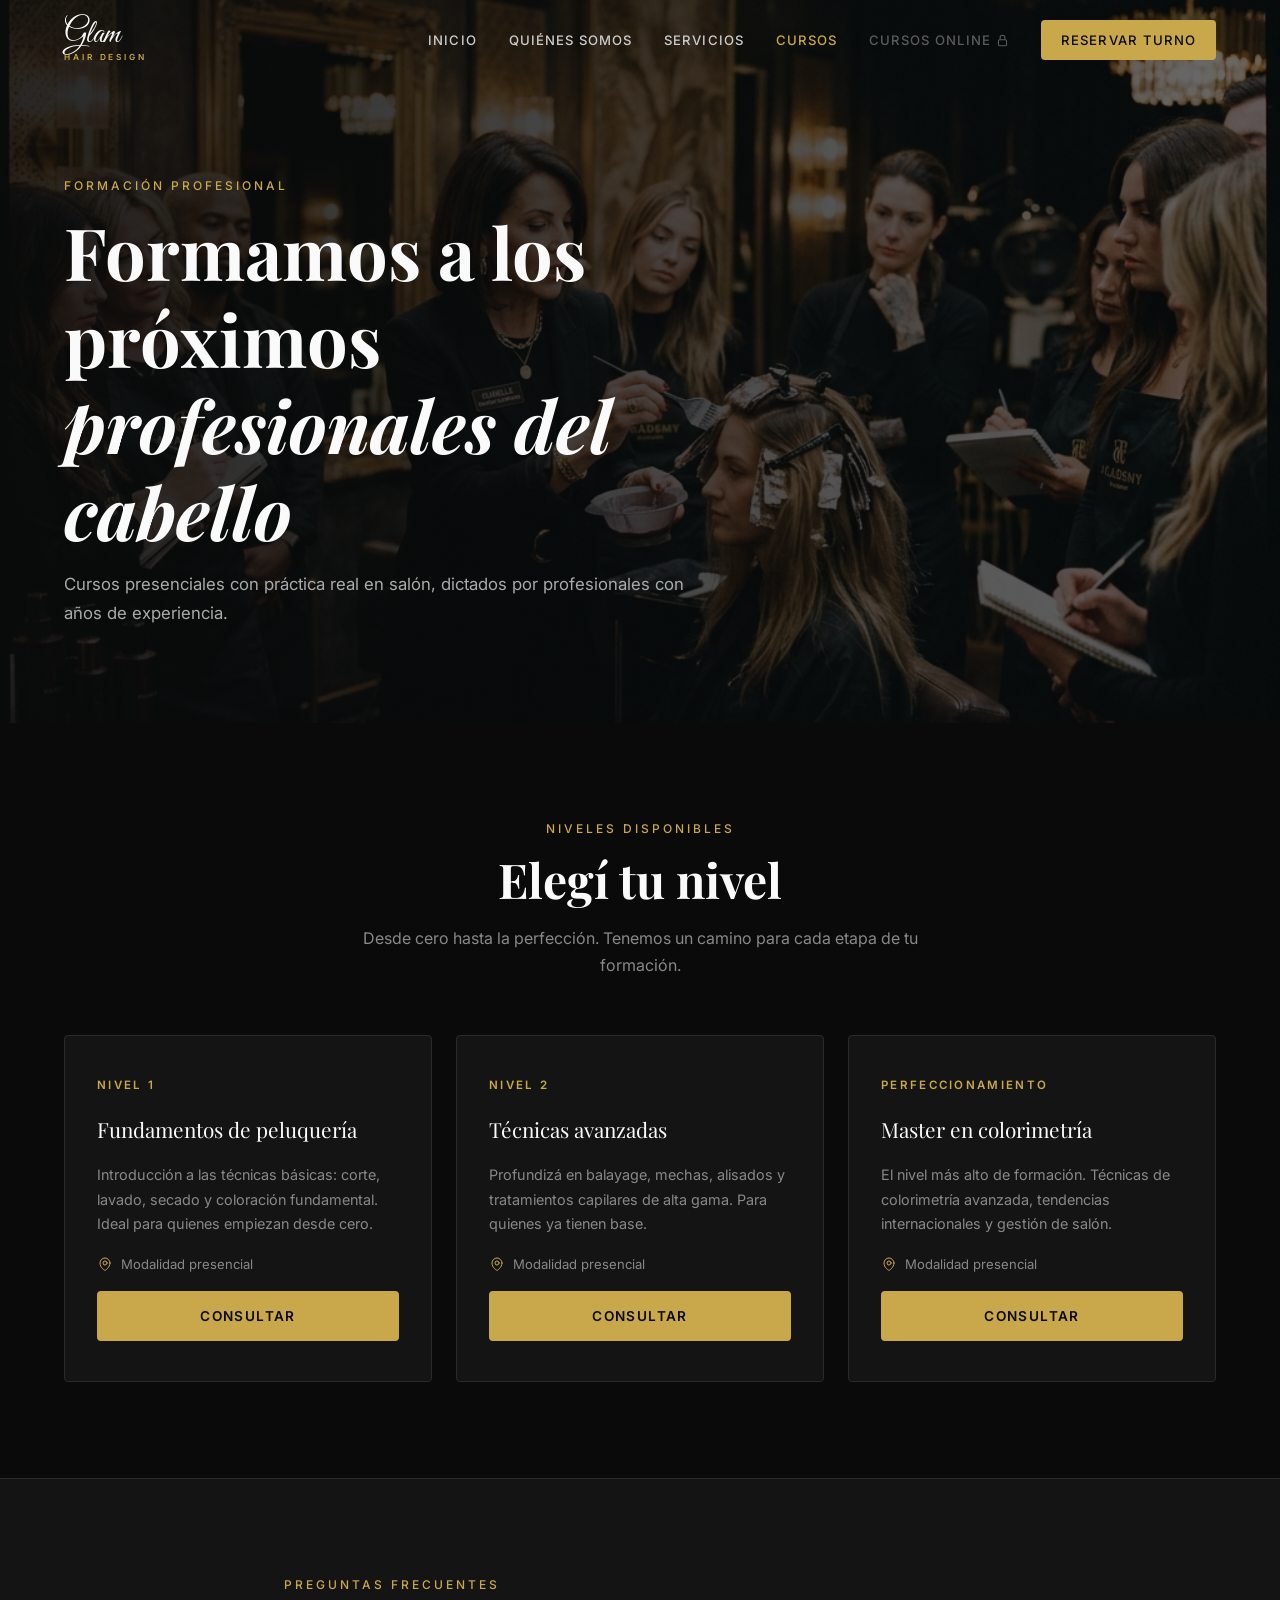
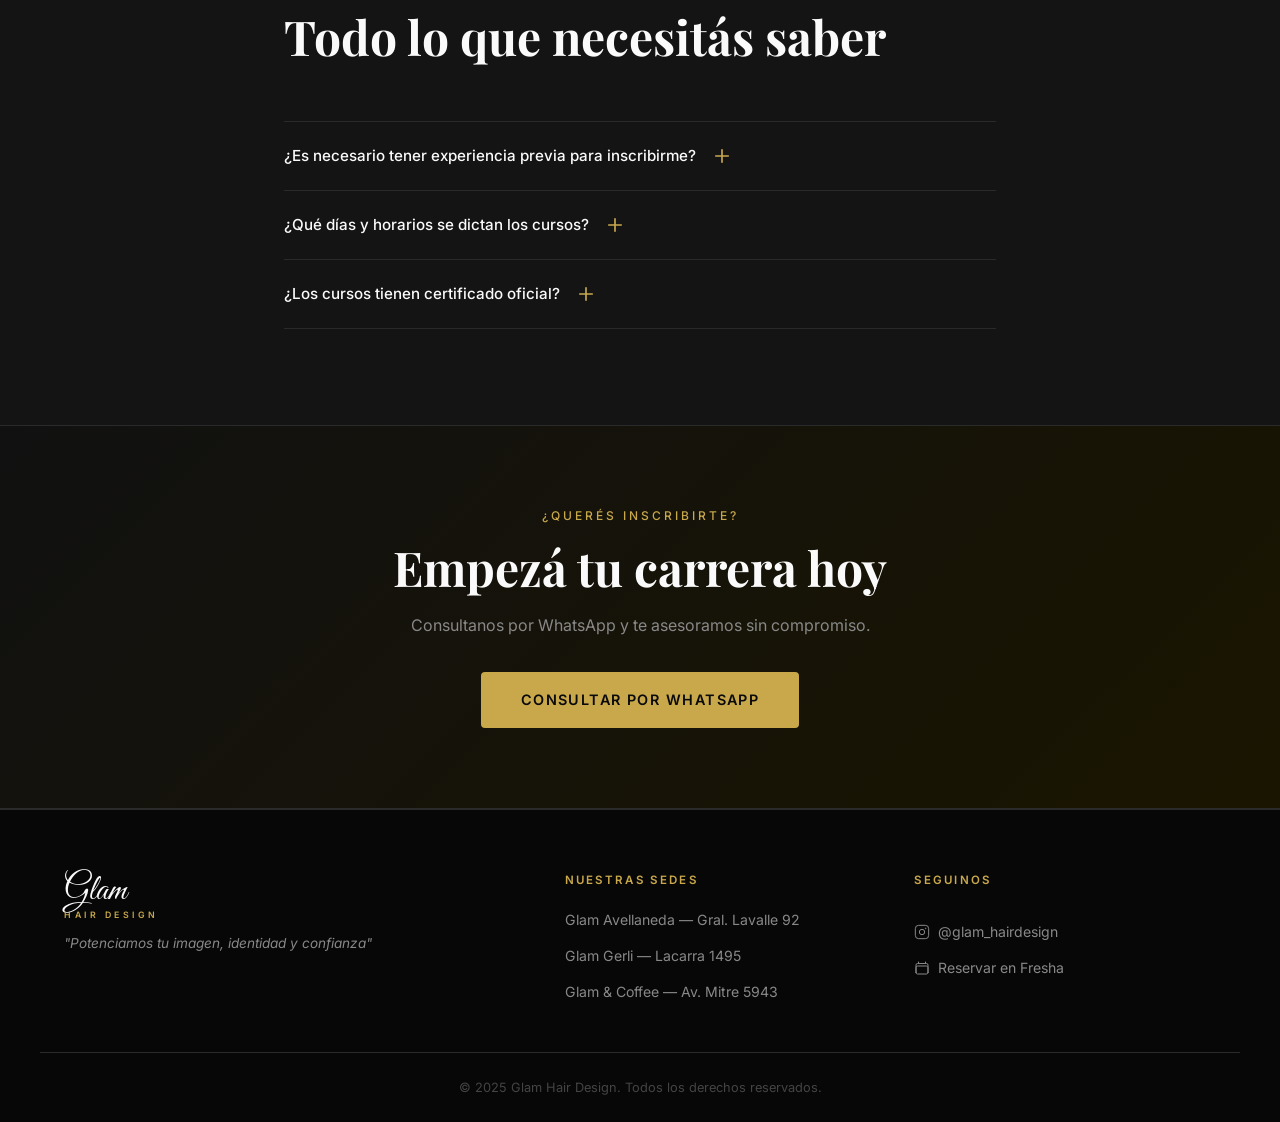
==== commit fb457e61: "Cambios equipo, sponsors, servicios, cursos online bloqueado, fixes mobile" ====
--- a/cursos-online.html
+++ b/cursos-online.html
@@ -2,6 +2,8 @@
 <html lang="es">
 <head>
   <meta charset="UTF-8" />
+  <!-- Acceso bloqueado — reactivar cuando los cursos estén disponibles -->
+  <script>window.location.replace('cursos.html');</script>
   <meta name="viewport" content="width=device-width, initial-scale=1.0" />
   <title>Cursos online — Glam Hair Design</title>
   <meta name="description" content="Cursos de peluquería online de Glam Hair Design. Aprendé desde donde estés, a tu ritmo, con contenido profesional de alta calidad." />
@@ -190,7 +192,7 @@
     </div>
     <div class="grid-3">
 
-      <div class="course-card reveal">
+      <div class="course-card course-card--locked reveal">
         <span class="course-level">Básico</span>
         <p class="course-title">Corte y secado profesional</p>
         <p class="course-desc">Aprendé las técnicas fundamentales de corte femenino y masculino, más técnicas de secado y brushing desde cero.</p>
@@ -199,11 +201,14 @@
           8 horas de video · Acceso de por vida
         </div>
         <p class="course-price">$15.000 <span>ARS</span></p>
-        <button class="btn btn-gold" id="comprar-basico" type="button">Comprar acceso</button>
+        <button class="btn-soon" disabled type="button">Disponible próximamente</button>
+        <div class="coming-soon-overlay" aria-hidden="true">
+          <svg viewBox="0 0 24 24" fill="none" stroke="currentColor" stroke-width="1.5"><path stroke-linecap="round" stroke-linejoin="round" d="M16.5 10.5V6.75a4.5 4.5 0 1 0-9 0v3.75m-.75 11.25h10.5a2.25 2.25 0 0 0 2.25-2.25v-6.75a2.25 2.25 0 0 0-2.25-2.25H6.75a2.25 2.25 0 0 0-2.25 2.25v6.75a2.25 2.25 0 0 0 2.25 2.25Z"/></svg>
+          <span class="coming-soon-badge">Próximamente</span>
+        </div>
       </div>
 
-      <div class="course-card reveal" style="border-color: rgba(201,168,76,0.35); position:relative; overflow:hidden;">
-        <span style="position:absolute;top:1rem;right:1rem;background:var(--gold);color:#0A0A0A;font-size:0.65rem;font-weight:700;letter-spacing:0.15em;text-transform:uppercase;padding:0.3rem 0.75rem;border-radius:999px;">Popular</span>
+      <div class="course-card course-card--locked reveal">
         <span class="course-level">Intermedio</span>
         <p class="course-title">Colorimetría y mechas</p>
         <p class="course-desc">Técnicas de coloración, balayage, babylights y corrección de color. El curso más completo de nuestra plataforma.</p>
@@ -212,10 +217,14 @@
           14 horas de video · Acceso de por vida
         </div>
         <p class="course-price">$25.000 <span>ARS</span></p>
-        <button class="btn btn-gold" id="comprar-intermedio" type="button">Comprar acceso</button>
+        <button class="btn-soon" disabled type="button">Disponible próximamente</button>
+        <div class="coming-soon-overlay" aria-hidden="true">
+          <svg viewBox="0 0 24 24" fill="none" stroke="currentColor" stroke-width="1.5"><path stroke-linecap="round" stroke-linejoin="round" d="M16.5 10.5V6.75a4.5 4.5 0 1 0-9 0v3.75m-.75 11.25h10.5a2.25 2.25 0 0 0 2.25-2.25v-6.75a2.25 2.25 0 0 0-2.25-2.25H6.75a2.25 2.25 0 0 0-2.25 2.25v6.75a2.25 2.25 0 0 0 2.25 2.25Z"/></svg>
+          <span class="coming-soon-badge">Próximamente</span>
+        </div>
       </div>
 
-      <div class="course-card reveal">
+      <div class="course-card course-card--locked reveal">
         <span class="course-level">Avanzado</span>
         <p class="course-title">Alisados y tratamientos</p>
         <p class="course-desc">Masterclass completa de alisados progresivos, keratinas y tratamientos de reconstrucción capilar de alta gama.</p>
@@ -224,7 +233,11 @@
           10 horas de video · Acceso de por vida
         </div>
         <p class="course-price">$20.000 <span>ARS</span></p>
-        <button class="btn btn-gold" id="comprar-avanzado" type="button">Comprar acceso</button>
+        <button class="btn-soon" disabled type="button">Disponible próximamente</button>
+        <div class="coming-soon-overlay" aria-hidden="true">
+          <svg viewBox="0 0 24 24" fill="none" stroke="currentColor" stroke-width="1.5"><path stroke-linecap="round" stroke-linejoin="round" d="M16.5 10.5V6.75a4.5 4.5 0 1 0-9 0v3.75m-.75 11.25h10.5a2.25 2.25 0 0 0 2.25-2.25v-6.75a2.25 2.25 0 0 0-2.25-2.25H6.75a2.25 2.25 0 0 0-2.25 2.25v6.75a2.25 2.25 0 0 0 2.25 2.25Z"/></svg>
+          <span class="coming-soon-badge">Próximamente</span>
+        </div>
       </div>
 
     </div>
@@ -395,11 +408,11 @@
     }
   }
 
-  // Bind buy buttons
-  ['comprar-basico','comprar-intermedio','comprar-avanzado'].forEach(function(id) {
-    var btn = document.getElementById(id);
-    if (btn) btn.addEventListener('click', function() { openModal(id); });
-  });
+  // Bind buy buttons — deshabilitado hasta que los cursos estén disponibles
+  // ['comprar-basico','comprar-intermedio','comprar-avanzado'].forEach(function(id) {
+  //   var btn = document.getElementById(id);
+  //   if (btn) btn.addEventListener('click', function() { openModal(id); });
+  // });
 
   // Tab switches
   tabLogin.addEventListener('click', function() { switchTab('login'); });
--- a/css/style.css
+++ b/css/style.css
@@ -96,7 +96,7 @@
 /* ===== PAGE HERO (inner pages) ===== */
 .page-hero { padding-top: calc(var(--nav-h) + 5rem); padding-bottom: 5rem; position: relative; border-bottom: 1px solid var(--border); }
 .page-hero-bg { position: absolute; inset: 0; background-size: cover; background-position: center; }
-.page-hero-bg::after { content: ''; position: absolute; inset: 0; background: rgba(10,10,10,0.8); }
+.page-hero-bg::after { content: ''; position: absolute; inset: 0; background: rgba(10,10,10,0.62); }
 .page-hero-content { position: relative; z-index: 1; }
 .page-hero .section-tag { font-size: 0.72rem; }
 .page-hero h1 { margin-bottom: 1rem; }
@@ -171,18 +171,20 @@
 .fresha-box p { color: var(--muted); margin-bottom: 2rem; }
 
 /* ===== TEAM SECTION ===== */
-.team-grid { display: grid; grid-template-columns: 1fr 1fr; gap: 5rem; align-items: center; }
+.team-grid { display: grid; grid-template-columns: 1fr; gap: 2.5rem; }
 .team-img { border-radius: var(--radius); overflow: hidden; position: relative; }
-.team-img img { width: 100%; height: 520px; object-fit: cover; object-position: top; }
+.team-img img { width: 100%; aspect-ratio: 16 / 9; height: auto; object-fit: cover; object-position: center; }
+.team-text { max-width: 720px; }
 .team-img::before { content: ''; position: absolute; inset: -1px; border-radius: var(--radius); background: linear-gradient(135deg, var(--gold) 0%, transparent 60%); z-index: -1; padding: 1px; }
 .team-img-frame { position: relative; }
 .team-img-frame::after { content: ''; position: absolute; bottom: -20px; right: -20px; width: 120px; height: 120px; border-right: 2px solid var(--gold); border-bottom: 2px solid var(--gold); pointer-events: none; }
 .team-text .section-tag { margin-bottom: 0.75rem; }
 .team-text h2 { margin-bottom: 1.5rem; }
 .team-text p { margin-bottom: 1rem; color: #aaa; }
-.coffee-highlight { margin-top: 2rem; padding: 1.5rem; background: var(--surface); border-left: 3px solid var(--gold); border-radius: 0 var(--radius) var(--radius) 0; }
-.coffee-highlight p { margin: 0; color: var(--muted); font-size: 0.9rem; }
-.coffee-highlight strong { color: var(--gold); }
+.team-photo-overlay { position: absolute; inset: 0; background: linear-gradient(to top, rgba(0,0,0,0.75) 0%, rgba(0,0,0,0.38) 45%, rgba(0,0,0,0.04) 100%); display: flex; flex-direction: column; justify-content: flex-end; padding: 2rem 2.25rem; pointer-events: none; }
+.team-photo-caption { pointer-events: none; }
+.team-photo-caption p { color: rgba(250,250,250,0.9); font-size: 0.88rem; line-height: 1.6; margin: 0; }
+.team-photo-caption strong { color: var(--gold); font-weight: 500; }
 
 /* ===== FORM ===== */
 .form-group { display: flex; flex-direction: column; gap: 0.4rem; }
@@ -253,8 +255,6 @@
 
 /* ===== RESPONSIVE ===== */
 @media (max-width: 1024px) {
-  .team-grid { grid-template-columns: 1fr; gap: 3rem; }
-  .team-img img { height: 360px; }
   .steps-grid { grid-template-columns: 1fr; }
   .step:not(:last-child)::after { content: '↓'; right: auto; left: 50%; transform: translateX(-50%); top: auto; bottom: -12px; }
 }
@@ -274,11 +274,20 @@
   .hero-ctas { flex-direction: column; }
   .hero-ctas .btn { width: 100%; max-width: 280px; }
   .form-card { padding: 2rem 1.5rem; }
+  /* Decorativo que puede causar overflow horizontal en iOS */
+  .team-img-frame::after { display: none; }
+  /* Carrusel de sponsors — reducir espaciado y tamaño de logos */
+  .sponsor-logo-box { padding: 0 2.5rem; }
+  .sponsor-logo-box img { height: 60px; }
+  /* Preview strip — h3 largo que ocupa 3+ líneas en 375px */
+  .preview-link h3 { font-size: 1rem; }
 }
 
 @media (max-width: 480px) {
   .section { padding: 4rem 0; }
   .hero-title { font-size: 2rem; }
+  /* Overlay de foto del equipo — padding más compacto en pantallas chicas */
+  .team-photo-overlay { padding: 1.25rem 1.5rem; }
 }
 
 /* ===== MAPS ===== */
@@ -313,3 +322,64 @@
   .maps-grid { grid-template-columns: 1fr; }
   .employees-grid, .employees-grid.three-col { grid-template-columns: repeat(2, 1fr); }
 }
+
+/* ===== TEAM MEMBER CARDS v2 (foto + Instagram) ===== */
+.team-sede-block { margin-bottom: 3rem; }
+.team-sede-block:last-child { margin-bottom: 0; }
+.sede-divider { height: 1px; background: linear-gradient(to right, var(--gold), transparent 70%); margin: 2.5rem 0 3.5rem; opacity: 0.35; }
+.sede-addr { font-family: 'Inter', sans-serif; font-size: 0.82rem; font-weight: 400; color: var(--muted); }
+
+.team-cards-grid { display: grid; grid-template-columns: repeat(auto-fit, minmax(130px, 1fr)); gap: 1.5rem; }
+
+.team-member-card { display: block; text-align: center; transition: transform 0.3s ease; }
+.team-member-card:hover { transform: translateY(-5px); }
+
+.team-member-photo-wrap { position: relative; border-radius: 10px; overflow: hidden; margin-bottom: 0.75rem; aspect-ratio: 3 / 4; border: 1px solid var(--border); transition: border-color 0.4s ease, box-shadow 0.4s ease; }
+.team-member-card:hover .team-member-photo-wrap { border-color: var(--gold); box-shadow: 0 0 24px rgba(201,168,76,0.28); }
+
+.team-member-img { width: 100%; height: 100%; object-fit: cover; display: block; filter: grayscale(1); transition: filter 0.4s ease; }
+.team-member-card:hover .team-member-img { filter: grayscale(0); }
+
+.team-ig-icon { position: absolute; top: 0.5rem; right: 0.5rem; width: 28px; height: 28px; color: var(--gold); opacity: 0.72; background: rgba(10,10,10,0.65); border-radius: 5px; padding: 4px; display: flex; align-items: center; justify-content: center; transition: opacity 0.3s ease, transform 0.3s ease; }
+.team-ig-icon svg { width: 100%; height: 100%; }
+.team-member-card:hover .team-ig-icon { opacity: 1; transform: scale(1.1); }
+
+.team-member-name { font-size: 0.9rem; font-weight: 500; color: var(--white); margin-bottom: 0.2rem; }
+.team-member-role { font-size: 0.72rem; color: var(--gold); letter-spacing: 0.1em; text-transform: uppercase; }
+
+@media (max-width: 768px) { .team-cards-grid { grid-template-columns: repeat(3, 1fr); gap: 1rem; } }
+@media (max-width: 480px) { .team-cards-grid { grid-template-columns: repeat(2, 1fr); } }
+
+/* ===== SPONSOR STRIP ===== */
+.sponsor-strip { padding: 2.25rem 0; border-top: 1px solid var(--border); border-bottom: 1px solid var(--border); background: var(--bg); }
+.sponsor-strip-label { text-align: center; font-size: 0.66rem; font-weight: 600; letter-spacing: 0.28em; text-transform: uppercase; color: var(--muted); margin-bottom: 1.75rem; }
+.sponsor-track-wrap { overflow: hidden; }
+.sponsor-track { display: flex; align-items: center; width: max-content; animation: sponsorScroll 32s linear infinite; }
+.sponsor-track-wrap:hover .sponsor-track { animation-play-state: paused; }
+.sponsor-logo-box { display: flex; align-items: center; justify-content: center; flex-shrink: 0; padding: 0 4rem; }
+.sponsor-logo-box img { height: 82px; width: auto; display: block; filter: brightness(1.05); }
+@keyframes sponsorScroll { 0% { transform: translateX(0); } 100% { transform: translateX(-50%); } }
+@media (prefers-reduced-motion: reduce) { .sponsor-track { animation-play-state: paused; } }
+
+/* ===== NAV LINK BLOQUEADO ===== */
+.nav-link-locked { opacity: 0.42; cursor: not-allowed !important; position: relative; display: inline-flex !important; align-items: center; gap: 0.35rem; }
+.nav-link-locked:hover { color: inherit !important; }
+.nav-lock-icon { width: 13px; height: 13px; flex-shrink: 0; }
+.nav-link-locked::after { content: 'Próximamente'; position: absolute; top: calc(100% + 10px); left: 50%; transform: translateX(-50%); background: rgba(10,10,10,0.96); border: 1px solid rgba(201,168,76,0.38); color: var(--gold); font-size: 0.62rem; font-weight: 600; letter-spacing: 0.18em; text-transform: uppercase; padding: 0.32rem 0.8rem; border-radius: 4px; white-space: nowrap; opacity: 0; pointer-events: none; transition: opacity 0.2s ease; }
+.nav-link-locked:hover::after { opacity: 1; }
+@media (max-width: 768px) { .nav-link-locked::after { display: none; } .nav-lock-icon { width: 15px; height: 15px; } }
+
+/* ===== CARD BLOQUEADA (index.html) ===== */
+.card--locked { position: relative; overflow: hidden; opacity: 0.55; cursor: not-allowed; }
+.card--locked:hover { border-color: var(--border) !important; transform: none !important; box-shadow: none !important; }
+
+/* ===== PRÓXIMAMENTE — cursos online ===== */
+.course-card--locked { position: relative; overflow: hidden; }
+.course-card--locked:hover { transform: none; border-color: var(--border); box-shadow: none; }
+
+.coming-soon-overlay { position: absolute; inset: 0; background: rgba(10,10,10,0.5); backdrop-filter: blur(1px); -webkit-backdrop-filter: blur(1px); display: flex; flex-direction: column; align-items: center; justify-content: center; gap: 0.75rem; pointer-events: none; border-radius: var(--radius); }
+.coming-soon-overlay svg { width: 30px; height: 30px; color: var(--gold); opacity: 0.9; }
+.coming-soon-badge { font-size: 0.65rem; font-weight: 700; letter-spacing: 0.22em; text-transform: uppercase; color: var(--gold); background: rgba(10,10,10,0.8); border: 1px solid rgba(201,168,76,0.45); border-radius: 999px; padding: 0.3rem 1rem; }
+
+.btn-soon { display: block; width: 100%; padding: 0.85rem 2rem; border-radius: var(--radius); border: 1px solid rgba(201,168,76,0.2); background: transparent; color: rgba(201,168,76,0.38); font-family: 'Inter', sans-serif; font-size: 0.82rem; font-weight: 600; letter-spacing: 0.1em; text-transform: uppercase; cursor: not-allowed; text-align: center; }
+.btn-soon:hover { transform: none; box-shadow: none; }
